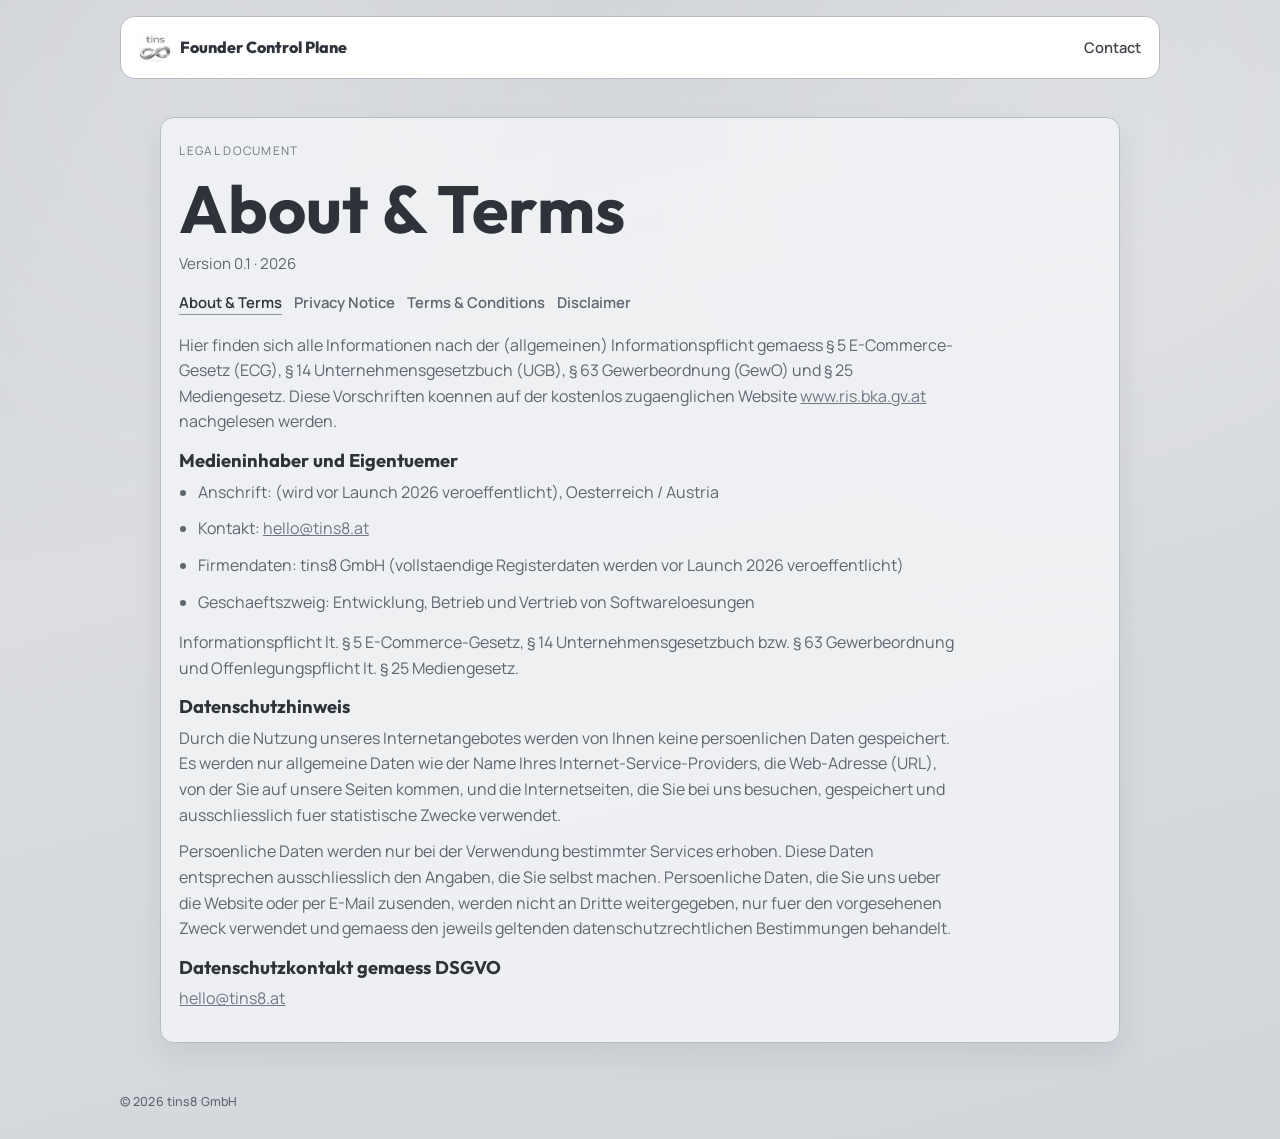
==== legal-viewer.html @ 7d67c076 "initial" ====
<!doctype html>
<html lang="en">
  <head>
    <meta charset="UTF-8" />
    <meta name="viewport" content="width=device-width, initial-scale=1.0" />
    <title>Legal Documents | tins8 GmbH</title>
    <meta
      name="description"
      content="Legal documents of tins8 GmbH, including About & Terms, Privacy Notice, Terms & Conditions, and Disclaimer."
    />
    <meta name="author" content="tins8 GmbH" />
    <meta name="robots" content="index,follow,max-image-preview:large" />
    <meta name="theme-color" content="#f7f4ea" />
    <link rel="canonical" href="https://tins8.at/legal-viewer.html" />
    <link
      rel="alternate"
      hreflang="en"
      href="https://tins8.at/legal-viewer.html"
    />
    <link
      rel="alternate"
      hreflang="x-default"
      href="https://tins8.at/legal-viewer.html"
    />
    <meta property="og:locale" content="en_US" />
    <meta property="og:type" content="article" />
    <meta property="og:title" content="Legal Documents | tins8 GmbH" />
    <meta
      property="og:description"
      content="Legal documents of tins8 GmbH, including About & Terms, Privacy Notice, Terms & Conditions, and Disclaimer."
    />
    <meta property="og:url" content="https://tins8.at/legal-viewer.html" />
    <meta property="og:site_name" content="tins8 GmbH" />
    <meta
      property="og:image"
      content="https://tins8.at/graphics/tins8_logo.png"
    />
    <meta property="og:image:type" content="image/png" />
    <meta property="og:image:width" content="570" />
    <meta property="og:image:height" content="570" />
    <meta property="og:image:alt" content="tins8 logo" />
    <meta name="twitter:card" content="summary_large_image" />
    <meta name="twitter:title" content="Legal Documents | tins8 GmbH" />
    <meta
      name="twitter:description"
      content="Legal documents of tins8 GmbH, including About & Terms, Privacy Notice, Terms & Conditions, and Disclaimer."
    />
    <meta
      name="twitter:image"
      content="https://tins8.at/graphics/tins8_logo.png"
    />
    <link rel="icon" type="image/svg+xml" href="graphics/favicon.svg" />
    <link
      rel="icon"
      type="image/png"
      sizes="96x96"
      href="graphics/favicon-96x96.png"
    />
    <link rel="icon" href="graphics/favicon.ico" sizes="any" />
    <link
      rel="apple-touch-icon"
      sizes="180x180"
      href="graphics/apple-touch-icon.png"
    />
    <link rel="manifest" href="graphics/site.webmanifest" />
    <link rel="preconnect" href="https://fonts.googleapis.com" />
    <link rel="preconnect" href="https://fonts.gstatic.com" crossorigin />
    <link
      href="https://fonts.googleapis.com/css2?family=Manrope:wght@400;500;700&family=Outfit:wght@600;700;800&display=swap"
      rel="stylesheet"
    />
    <link rel="stylesheet" href="styles.css" />
    <script type="application/ld+json">
      {
        "@context": "https://schema.org",
        "@type": "WebPage",
        "name": "Legal Documents | tins8 GmbH",
        "url": "https://tins8.at/legal-viewer.html",
        "description": "Legal documents of tins8 GmbH, including About & Terms, Privacy Notice, Terms & Conditions, and Disclaimer."
      }
    </script>
  </head>
  <body class="is-legal-page">
    <div class="background" aria-hidden="true"></div>

    <header class="site-header">
      <a class="brand" href="index.html">
        <img
          src="graphics/tins8_logo.png"
          alt="tins8 logo"
          class="brand-logo"
          width="570"
          height="570"
        />
        <span>Founder Control Plane</span>
      </a>
      <nav class="site-nav" aria-label="Primary">
        <a href="mailto:hello@tins8.at">Contact</a>
      </nav>
    </header>

    <main class="legal-view-main">
      <section class="doc-shell reveal">
        <p class="eyebrow">Legal Document</p>
        <h1 id="doc-title">Loading...</h1>
        <p class="doc-meta" id="doc-meta">Version -</p>

        <nav class="doc-switch" aria-label="Legal document switcher">
          <a
            href="legal-viewer.html?doc=about-and-terms"
            data-doc-link="about-and-terms"
            >About &amp; Terms</a
          >
          <a
            href="legal-viewer.html?doc=privacy-notice"
            data-doc-link="privacy-notice"
            >Privacy Notice</a
          >
          <a
            href="legal-viewer.html?doc=terms-and-conditions"
            data-doc-link="terms-and-conditions"
            >Terms &amp; Conditions</a
          >
          <a href="legal-viewer.html?doc=disclaimer" data-doc-link="disclaimer"
            >Disclaimer</a
          >
        </nav>

        <article id="doc-content" class="doc-content"></article>
        <p id="doc-error" class="doc-error" hidden>
          Document could not be loaded.
        </p>
      </section>
    </main>

    <p class="site-copyright" aria-label="Copyright 2026 tins8 GmbH">
      &copy; 2026 tins8 GmbH
    </p>

    <script src="script.js"></script>
    <script src="legal-viewer.js"></script>
  </body>
</html>
---- styles.css ----
:root {
  --bg: #d9dbde;
  --surface: #eceef1;
  --surface-soft: #f4f5f7;
  --ink: #2e333a;
  --muted: #5e6670;
  --line: #b6bcc4;
  --line-strong: #8c939d;
  --accent: #6f7884;
  --accent-soft: #838c98;
  --shadow: 0 12px 30px rgb(25 29 36 / 0.08);
}

* {
  box-sizing: border-box;
}

body {
  margin: 0;
  min-height: 100vh;
  font-family:
    "Manrope",
    -apple-system,
    BlinkMacSystemFont,
    "Segoe UI",
    sans-serif;
  color: var(--ink);
  background: linear-gradient(165deg, #cfd2d7 0%, #dbdde0 40%, #d2d5da 100%);
  line-height: 1.55;
}

.background {
  position: fixed;
  inset: 0;
  background: radial-gradient(
      circle at 16% 12%,
      rgb(255 255 255 / 0.2),
      transparent 35%
    ),
    radial-gradient(circle at 84% 14%, rgb(255 255 255 / 0.16), transparent 38%);
  pointer-events: none;
  z-index: -1;
}

.site-header,
main,
.site-footer {
  width: min(1040px, 92vw);
  margin-inline: auto;
}

.site-header {
  position: sticky;
  top: 0;
  z-index: 10;
  margin-top: 1rem;
  padding: 0.9rem 1.1rem;
  display: flex;
  align-items: center;
  justify-content: space-between;
  gap: 1rem;
  border: 1px solid var(--line);
  border-radius: 0.9rem;
  background: #fff;
}

.brand {
  display: inline-flex;
  align-items: center;
  gap: 0.6rem;
  font-family: "Outfit", "Manrope", sans-serif;
  font-weight: 800;
  font-size: 1rem;
  color: var(--ink);
  text-decoration: none;
}

.brand-logo {
  width: 2rem;
  height: 2rem;
  object-fit: contain;
}

.site-nav {
  display: flex;
  gap: 0.95rem;
}

.site-nav a {
  color: var(--ink);
  text-decoration: none;
  font-size: 0.92rem;
  font-weight: 600;
  opacity: 0.9;
}

.site-nav a:hover {
  opacity: 1;
}

main {
  padding: 3.6rem 0 2rem;
}

.hero {
  max-width: 780px;
}

.eyebrow {
  display: inline-block;
  margin: 0;
  font-size: 0.74rem;
  letter-spacing: 0.11em;
  text-transform: uppercase;
  color: var(--accent);
}

h1,
h2 {
  font-family: "Outfit", "Manrope", sans-serif;
  line-height: 1.08;
  margin: 0;
}

h1 {
  margin-top: 0.7rem;
  font-size: clamp(2.15rem, 5.2vw, 4.4rem);
  text-wrap: balance;
}

.lead {
  margin-top: 0.95rem;
  max-width: 64ch;
  color: var(--muted);
  font-size: clamp(1rem, 2.1vw, 1.18rem);
}

.grid-section {
  margin-top: 2.4rem;
  display: grid;
  grid-template-columns: repeat(12, 1fr);
  gap: 0.9rem;
}

.card {
  grid-column: span 4;
  background: rgb(243 245 247 / 0.74);
  border: 1px solid var(--line);
  border-radius: 0.85rem;
  padding: 1rem;
  box-shadow: var(--shadow);
}

.card h2 {
  font-size: 1.2rem;
  margin-bottom: 0.38rem;
}

.card p {
  margin: 0;
  color: var(--muted);
}

.site-footer {
  margin: 2.2rem auto 2.6rem;
  padding-top: 0.95rem;
  border-top: 1px solid rgb(124 132 143 / 0.4);
  display: flex;
  align-items: center;
  justify-content: flex-end;
  gap: 1rem;
}

.footer-legal-nav {
  display: flex;
  flex-wrap: wrap;
  gap: 0.7rem;
}

.footer-legal-link {
  color: var(--muted);
  text-decoration: none;
  font-size: 0.92rem;
}

.footer-legal-link:hover {
  color: var(--ink);
}

.site-copyright {
  position: fixed;
  left: max(0.85rem, env(safe-area-inset-left));
  bottom: max(0.85rem, env(safe-area-inset-bottom));
  margin: 0;
  padding: 0.12rem 0;
  color: var(--muted);
  font-family: "Manrope", sans-serif;
  font-size: 0.78rem;
  font-weight: 500;
  letter-spacing: 0.01em;
  z-index: 20;
  user-select: none;
}

.is-legal-page .site-copyright {
  position: static;
  display: block;
  width: min(1040px, 92vw);
  margin: 1rem auto 1.6rem;
}

.reveal {
  opacity: 0;
  transform: translateY(14px);
  transition:
    opacity 420ms ease,
    transform 420ms ease;
}

.reveal.is-visible {
  opacity: 1;
  transform: translateY(0);
}

@media (max-width: 860px) {
  .card {
    grid-column: span 6;
  }
}

@media (max-width: 680px) {
  .card {
    grid-column: span 12;
  }

  .site-footer {
    flex-direction: column;
    align-items: flex-end;
  }

  .site-copyright {
    font-size: 0.72rem;
    left: max(0.65rem, env(safe-area-inset-left));
    bottom: max(0.65rem, env(safe-area-inset-bottom));
  }
}

@media (prefers-reduced-motion: reduce) {
  *,
  *::before,
  *::after {
    animation-duration: 0ms !important;
    transition-duration: 0ms !important;
  }

  .reveal {
    opacity: 1;
    transform: none;
  }
}

.legal-view-main {
  padding-top: 2.4rem;
}

.doc-shell {
  width: min(960px, 100%);
  margin-inline: auto;
  background: rgb(243 245 247 / 0.82);
  border: 1px solid var(--line);
  border-radius: 0.85rem;
  padding: 1.15rem;
  box-shadow: var(--shadow);
}

.doc-meta {
  margin: 0.45rem 0 0;
  color: var(--muted);
  font-size: 0.94rem;
}

.doc-switch {
  margin-top: 1rem;
  display: flex;
  flex-wrap: wrap;
  gap: 0.75rem;
}

.doc-switch a {
  color: var(--muted);
  text-decoration: none;
  font-weight: 600;
  font-size: 0.93rem;
  border-bottom: 1px solid transparent;
}

.doc-switch a:hover,
.doc-switch a.is-active {
  color: var(--ink);
  border-bottom-color: var(--line-strong);
}

.doc-content {
  margin-top: 1.1rem;
  max-width: 78ch;
}

.doc-content h1,
.doc-content h2,
.doc-content h3 {
  margin: 1rem 0 0.55rem;
  font-size: 1.15rem;
}

.doc-content p,
.doc-content li {
  margin: 0 0 0.7rem;
  color: var(--muted);
  line-height: 1.6;
}

.doc-content ul {
  margin: 0.4rem 0 0.9rem;
  padding-left: 1.15rem;
}

.doc-content a {
  color: var(--accent);
}

.doc-error {
  margin-top: 1rem;
  color: #a44;
}
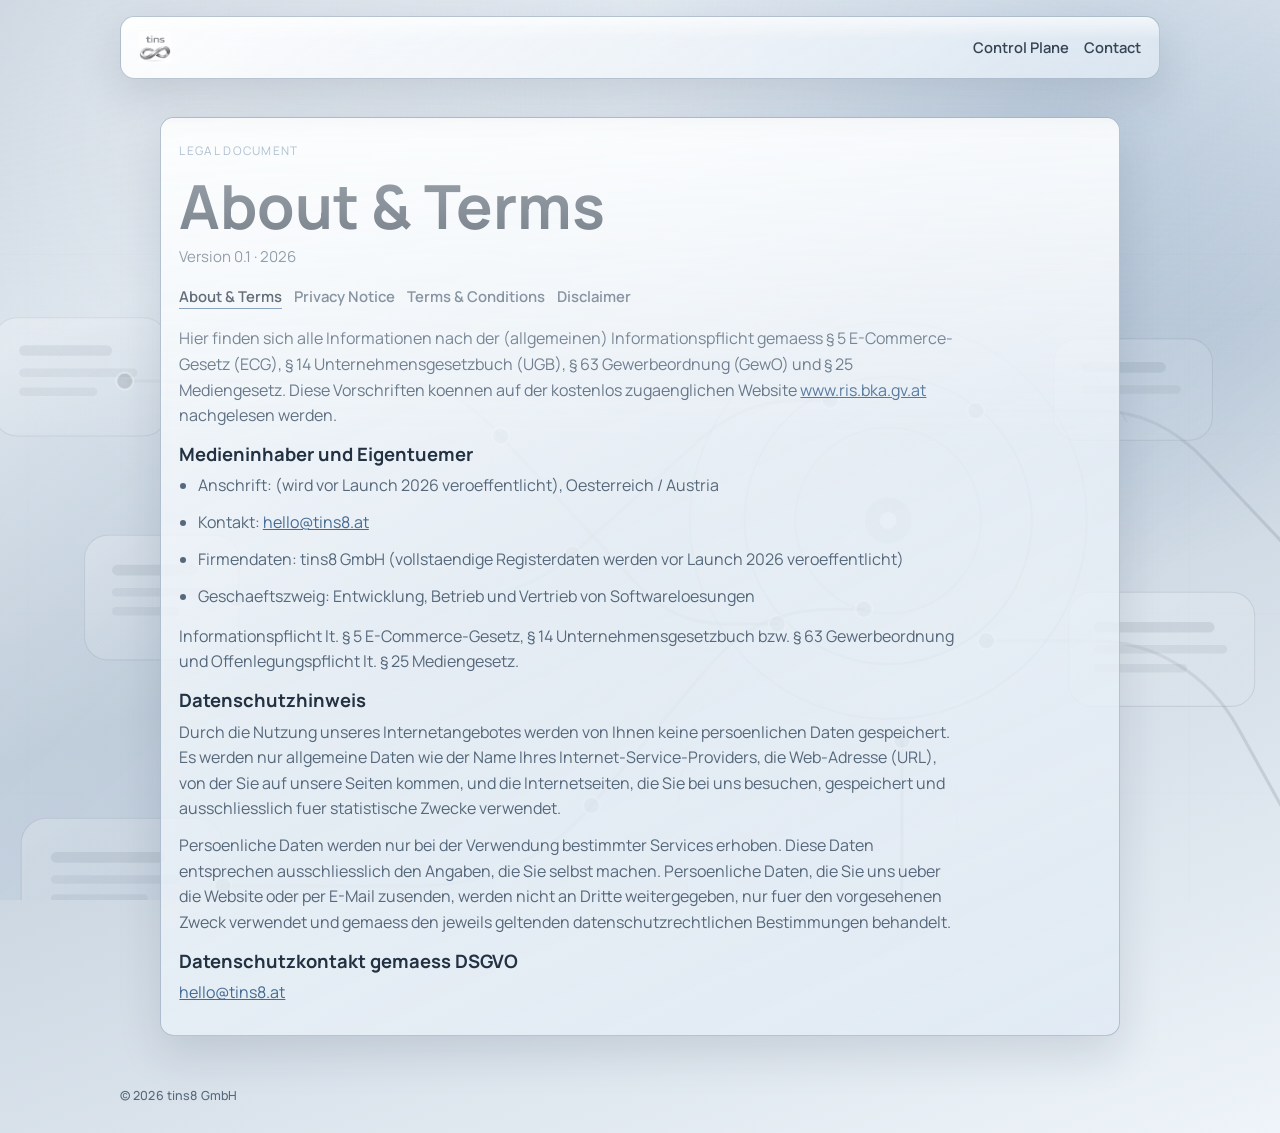
==== commit 5c0c844e: "cleanup" ====
--- a/legal-viewer.html
+++ b/legal-viewer.html
@@ -10,7 +10,7 @@
     />
     <meta name="author" content="tins8 GmbH" />
     <meta name="robots" content="index,follow,max-image-preview:large" />
-    <meta name="theme-color" content="#f7f4ea" />
+    <meta name="theme-color" content="#dbe4ec" />
     <link rel="canonical" href="https://tins8.at/legal-viewer.html" />
     <link
       rel="alternate"
@@ -92,9 +92,9 @@
           width="570"
           height="570"
         />
-        <span>Founder Control Plane</span>
       </a>
       <nav class="site-nav" aria-label="Primary">
+        <a href="index.html">Control Plane</a>
         <a href="mailto:hello@tins8.at">Contact</a>
       </nav>
     </header>
--- a/styles.css
+++ b/styles.css
@@ -1,14 +1,22 @@
 :root {
-  --bg: #d9dbde;
-  --surface: #eceef1;
-  --surface-soft: #f4f5f7;
-  --ink: #2e333a;
-  --muted: #5e6670;
-  --line: #b6bcc4;
-  --line-strong: #8c939d;
-  --accent: #6f7884;
-  --accent-soft: #838c98;
-  --shadow: 0 12px 30px rgb(25 29 36 / 0.08);
+  --bg: #d3dde7;
+  --surface: #edf3f8;
+  --surface-soft: #f7fafc;
+  --ink: #233243;
+  --muted: #56687b;
+  --line: rgb(139 157 177 / 0.58);
+  --line-strong: #5e82a7;
+  --accent: #456b93;
+  --accent-soft: #7595b7;
+  --accent-deep: #24496f;
+  --highlight: rgb(255 255 255 / 0.64);
+  --shadow: 0 18px 44px rgb(21 40 60 / 0.13);
+  --text-body: clamp(1rem, 1.2vw, 1.04rem);
+  --text-small: 0.92rem;
+}
+
+html {
+  scroll-behavior: smooth;
 }
 
 * {
@@ -25,19 +33,37 @@
     "Segoe UI",
     sans-serif;
   color: var(--ink);
-  background: linear-gradient(165deg, #cfd2d7 0%, #dbdde0 40%, #d2d5da 100%);
+  background:
+    radial-gradient(circle at top, rgb(255 255 255 / 0.5), transparent 30%),
+    linear-gradient(160deg, #a7b8ca 0%, #dbe4ec 22%, #c6d2de 48%, #eef4f9 100%);
   line-height: 1.55;
 }
 
 .background {
   position: fixed;
   inset: 0;
-  background: radial-gradient(
-      circle at 16% 12%,
-      rgb(255 255 255 / 0.2),
-      transparent 35%
-    ),
-    radial-gradient(circle at 84% 14%, rgb(255 255 255 / 0.16), transparent 38%);
+  background-image:
+    linear-gradient(180deg, rgb(255 255 255 / 0.28), transparent 40%),
+    linear-gradient(135deg, rgb(255 255 255 / 0.15), rgb(83 123 166 / 0.1) 52%, transparent 80%),
+    radial-gradient(circle at 16% 12%, rgb(255 255 255 / 0.34), transparent 28%),
+    radial-gradient(circle at 84% 14%, rgb(111 149 190 / 0.26), transparent 34%),
+    radial-gradient(circle at 52% 0%, rgb(198 215 232 / 0.32), transparent 42%),
+    url("graphics/control-plane-background.svg");
+  background-repeat: no-repeat;
+  background-position:
+    center top,
+    center top,
+    16% 12%,
+    84% 14%,
+    50% 0,
+    center 6rem;
+  background-size:
+    cover,
+    cover,
+    auto,
+    auto,
+    auto,
+    clamp(1100px, 132vw, 1820px) auto;
   pointer-events: none;
   z-index: -1;
 }
@@ -61,18 +87,25 @@
   gap: 1rem;
   border: 1px solid var(--line);
   border-radius: 0.9rem;
-  background: #fff;
+  background:
+    linear-gradient(145deg, rgb(255 255 255 / 0.92), rgb(225 234 243 / 0.78));
+  box-shadow: var(--shadow);
+  backdrop-filter: blur(14px) saturate(130%);
 }
 
 .brand {
   display: inline-flex;
   align-items: center;
   gap: 0.6rem;
-  font-family: "Outfit", "Manrope", sans-serif;
-  font-weight: 800;
-  font-size: 1rem;
+  font-family: "Manrope", sans-serif;
+  font-weight: 700;
+  font-size: 0.96rem;
   color: var(--ink);
   text-decoration: none;
+}
+
+.brand-title {
+  line-height: 1.02;
 }
 
 .brand-logo {
@@ -83,23 +116,33 @@
 
 .site-nav {
   display: flex;
+  flex-wrap: wrap;
   gap: 0.95rem;
+  justify-content: flex-end;
 }
 
 .site-nav a {
   color: var(--ink);
   text-decoration: none;
-  font-size: 0.92rem;
+  font-size: var(--text-small);
   font-weight: 600;
   opacity: 0.9;
+  transition:
+    color 180ms ease,
+    opacity 180ms ease;
 }
 
 .site-nav a:hover {
+  color: var(--accent-deep);
   opacity: 1;
 }
 
 main {
   padding: 3.6rem 0 2rem;
+}
+
+section[id] {
+  scroll-margin-top: 6.4rem;
 }
 
 .hero {
@@ -117,54 +160,257 @@
 
 h1,
 h2 {
-  font-family: "Outfit", "Manrope", sans-serif;
+  font-family: "Manrope", sans-serif;
   line-height: 1.08;
   margin: 0;
 }
 
 h1 {
   margin-top: 0.7rem;
-  font-size: clamp(2.15rem, 5.2vw, 4.4rem);
+  font-size: clamp(2.1rem, 4.8vw, 3.8rem);
   text-wrap: balance;
+}
+
+.coming-soon-badge {
+  display: inline-flex;
+  align-items: center;
+  margin-left: 0.6rem;
+  padding: 0.26rem 0.62rem;
+  border: 1px solid var(--line);
+  border-radius: 999px;
+  background:
+    linear-gradient(145deg, rgb(255 255 255 / 0.88), rgb(214 226 238 / 0.72));
+  color: var(--accent-deep);
+  font-size: 0.28em;
+  font-weight: 700;
+  letter-spacing: 0.12em;
+  text-transform: uppercase;
+  vertical-align: middle;
+  box-shadow: 0 10px 24px rgb(25 49 74 / 0.12);
+  white-space: nowrap;
 }
 
 .lead {
   margin-top: 0.95rem;
   max-width: 64ch;
   color: var(--muted);
-  font-size: clamp(1rem, 2.1vw, 1.18rem);
+  font-size: var(--text-body);
+}
+
+.supporting-copy {
+  margin-top: 1rem;
+  max-width: 68ch;
+  color: var(--ink);
+  font-size: var(--text-body);
+}
+
+.hero-links {
+  margin-top: 1.3rem;
+  display: flex;
+  flex-wrap: wrap;
+  gap: 0.65rem;
+}
+
+.hero-link {
+  display: inline-flex;
+  align-items: center;
+  padding: 0.62rem 0.9rem;
+  border: 1px solid var(--line);
+  border-radius: 999px;
+  background:
+    linear-gradient(145deg, rgb(255 255 255 / 0.84), rgb(219 229 239 / 0.66));
+  color: var(--ink);
+  text-decoration: none;
+  font-size: var(--text-small);
+  font-weight: 700;
+  box-shadow: var(--shadow);
+  transition:
+    transform 180ms ease,
+    border-color 180ms ease,
+    color 180ms ease,
+    box-shadow 180ms ease;
+}
+
+.hero-link:hover {
+  transform: translateY(-1px);
+  border-color: var(--line-strong);
+  color: var(--accent-deep);
+  box-shadow: 0 22px 38px rgb(25 49 74 / 0.18);
+}
+
+.hero-panel,
+.section-shell,
+.notes-section,
+.info-card,
+.architecture-layer {
+  border: 1px solid var(--line);
+  border-radius: 0.95rem;
+  background:
+    linear-gradient(150deg, rgb(255 255 255 / 0.82), rgb(227 237 245 / 0.72));
+  box-shadow: var(--shadow);
+}
+
+.site-header,
+.hero-panel,
+.section-shell,
+.notes-section,
+.info-card,
+.architecture-layer,
+.card,
+.doc-shell {
+  position: relative;
+  overflow: hidden;
+}
+
+.site-header::before,
+.hero-panel::before,
+.section-shell::before,
+.notes-section::before,
+.info-card::before,
+.architecture-layer::before,
+.card::before,
+.doc-shell::before {
+  content: "";
+  position: absolute;
+  inset: 0 0 auto;
+  height: 46%;
+  background:
+    linear-gradient(180deg, var(--highlight), transparent 78%);
+  pointer-events: none;
+}
+
+.hero-panel,
+.notes-section,
+.section-shell {
+  margin-top: 1.4rem;
+  padding: 1.1rem 1.15rem;
+}
+
+.panel-label {
+  margin: 0;
+  font-size: 0.72rem;
+  font-weight: 700;
+  letter-spacing: 0.11em;
+  text-transform: uppercase;
+  color: var(--accent);
+}
+
+.panel-copy {
+  margin: 0.5rem 0 0;
+  color: var(--ink);
+  font-size: var(--text-body);
+}
+
+.section-heading {
+  max-width: 72ch;
+}
+
+.section-heading h2 {
+  margin-top: 0.45rem;
+  font-size: clamp(1.45rem, 2.8vw, 2rem);
+}
+
+.section-copy {
+  margin: 0.8rem 0 0;
+  max-width: 70ch;
+  color: var(--muted);
+  font-size: var(--text-body);
+}
+
+.section-copy-compact {
+  margin-top: 1rem;
+}
+
+.intro-grid,
+.architecture-grid {
+  margin-top: 1.25rem;
+  display: grid;
+  gap: 0.9rem;
+}
+
+.intro-grid,
+.architecture-grid {
+  grid-template-columns: repeat(2, minmax(0, 1fr));
+}
+
+.info-card,
+.architecture-layer {
+  padding: 1rem;
+}
+
+.info-card p:last-child,
+.architecture-layer p:last-child {
+  margin: 0.55rem 0 0;
+  color: var(--muted);
+  font-size: var(--text-body);
 }
 
 .grid-section {
-  margin-top: 2.4rem;
+  margin-top: 1.25rem;
   display: grid;
   grid-template-columns: repeat(12, 1fr);
   gap: 0.9rem;
 }
 
+.grid-3 .card {
+  grid-column: span 4;
+}
+
 .card {
-  grid-column: span 4;
-  background: rgb(243 245 247 / 0.74);
+  grid-column: span 6;
+  background:
+    linear-gradient(155deg, rgb(248 251 253 / 0.82), rgb(223 233 242 / 0.72));
   border: 1px solid var(--line);
   border-radius: 0.85rem;
   padding: 1rem;
   box-shadow: var(--shadow);
 }
 
-.card h2 {
-  font-size: 1.2rem;
-  margin-bottom: 0.38rem;
+.card h2,
+.card h3 {
+  font-family: "Manrope", sans-serif;
+  font-size: 1.06rem;
+  margin: 0 0 0.38rem;
+  line-height: 1.08;
 }
 
 .card p {
   margin: 0;
   color: var(--muted);
+  font-size: var(--text-body);
+}
+
+.mini-list {
+  margin: 0.7rem 0 0;
+  padding-left: 1.05rem;
+  color: var(--muted);
+  font-size: var(--text-body);
+}
+
+.mini-list li + li {
+  margin-top: 0.38rem;
+}
+
+.architecture-stack,
+.architecture-notes {
+  display: grid;
+  gap: 0.9rem;
+}
+
+.notes-section h2 {
+  margin-top: 0.45rem;
+  font-size: clamp(1.45rem, 2.8vw, 2rem);
+}
+
+.notes-section .lead {
+  margin-top: 0.7rem;
+  margin-bottom: 0;
 }
 
 .site-footer {
   margin: 2.2rem auto 2.6rem;
   padding-top: 0.95rem;
-  border-top: 1px solid rgb(124 132 143 / 0.4);
+  border-top: 1px solid rgb(94 130 167 / 0.32);
   display: flex;
   align-items: center;
   justify-content: flex-end;
@@ -184,7 +430,7 @@
 }
 
 .footer-legal-link:hover {
-  color: var(--ink);
+  color: var(--accent-deep);
 }
 
 .site-copyright {
@@ -223,12 +469,28 @@
 }
 
 @media (max-width: 860px) {
+  .intro-grid,
+  .architecture-grid {
+    grid-template-columns: 1fr;
+  }
+
+  .grid-3 .card,
   .card {
     grid-column: span 6;
   }
 }
 
 @media (max-width: 680px) {
+  .site-header {
+    position: static;
+    align-items: flex-start;
+  }
+
+  .site-nav {
+    gap: 0.75rem;
+  }
+
+  .grid-3 .card,
   .card {
     grid-column: span 12;
   }
@@ -242,6 +504,19 @@
     font-size: 0.72rem;
     left: max(0.65rem, env(safe-area-inset-left));
     bottom: max(0.65rem, env(safe-area-inset-bottom));
+  }
+
+  .background {
+    background-position:
+      center top,
+      12% 10%,
+      88% 12%,
+      center 8rem;
+    background-size:
+      cover,
+      auto,
+      auto,
+      clamp(900px, 190vw, 1280px) auto;
   }
 }
 
@@ -266,11 +541,16 @@
 .doc-shell {
   width: min(960px, 100%);
   margin-inline: auto;
-  background: rgb(243 245 247 / 0.82);
+  background:
+    linear-gradient(155deg, rgb(248 251 253 / 0.88), rgb(224 234 244 / 0.78));
   border: 1px solid var(--line);
   border-radius: 0.85rem;
   padding: 1.15rem;
   box-shadow: var(--shadow);
+}
+
+.blog-post-shell {
+  margin-top: 1.4rem;
 }
 
 .doc-meta {
@@ -305,6 +585,11 @@
   max-width: 78ch;
 }
 
+.doc-divider {
+  margin-top: 1rem;
+  border-top: 1px solid rgb(94 130 167 / 0.28);
+}
+
 .doc-content h1,
 .doc-content h2,
 .doc-content h3 {
@@ -319,7 +604,8 @@
   line-height: 1.6;
 }
 
-.doc-content ul {
+.doc-content ul,
+.doc-content ol {
   margin: 0.4rem 0 0.9rem;
   padding-left: 1.15rem;
 }
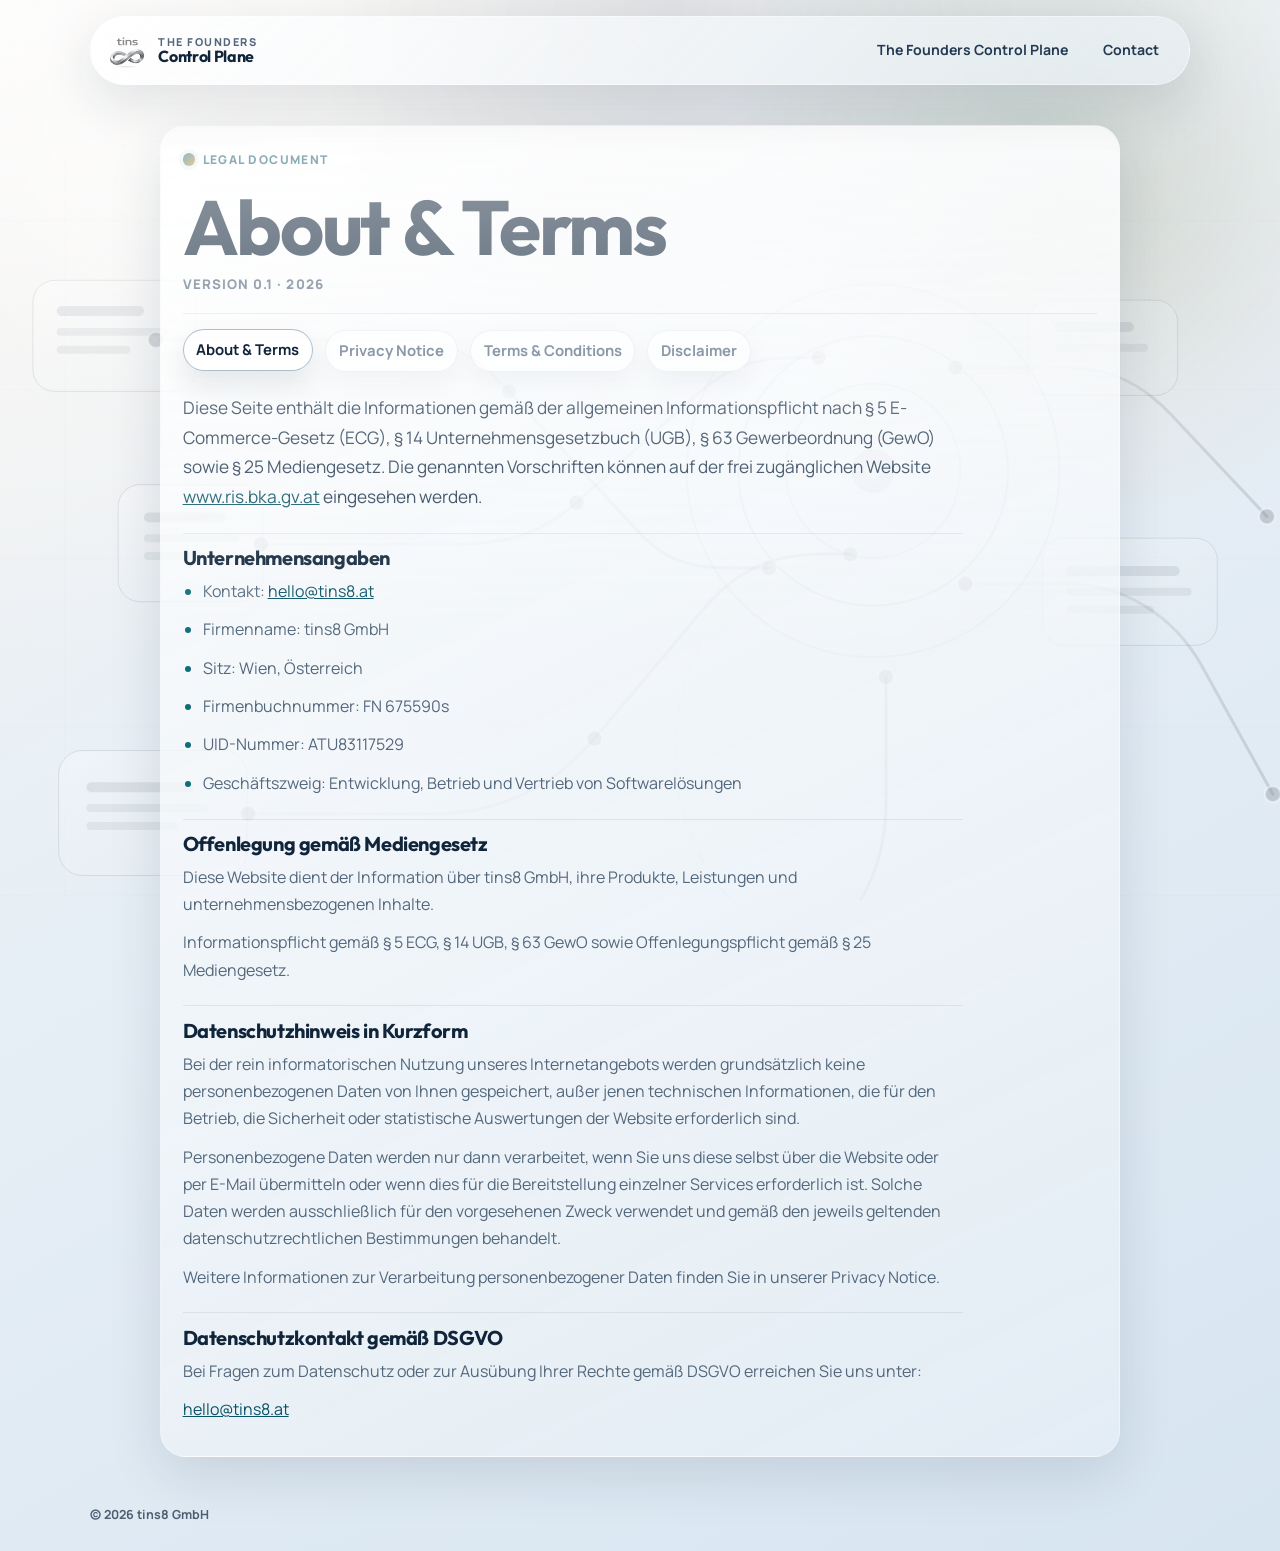
==== commit 09ab500d: "restructuring" ====
--- a/legal-viewer.html
+++ b/legal-viewer.html
@@ -38,7 +38,10 @@
     <meta property="og:image:type" content="image/png" />
     <meta property="og:image:width" content="570" />
     <meta property="og:image:height" content="570" />
-    <meta property="og:image:alt" content="tins8 logo" />
+    <meta
+      property="og:image:alt"
+      content="The Founders Control Plane mark"
+    />
     <meta name="twitter:card" content="summary_large_image" />
     <meta name="twitter:title" content="Legal Documents | tins8 GmbH" />
     <meta
@@ -87,14 +90,18 @@
       <a class="brand" href="index.html">
         <img
           src="graphics/tins8_logo.png"
-          alt="tins8 logo"
+          alt="The Founders Control Plane mark"
           class="brand-logo"
           width="570"
           height="570"
         />
+        <span class="brand-title">
+          <span class="brand-kicker">The Founders</span>
+          <span class="brand-name">Control Plane</span>
+        </span>
       </a>
       <nav class="site-nav" aria-label="Primary">
-        <a href="index.html">Control Plane</a>
+        <a href="index.html">The Founders Control Plane</a>
         <a href="mailto:hello@tins8.at">Contact</a>
       </nav>
     </header>
--- a/styles.css
+++ b/styles.css
@@ -1,17 +1,26 @@
 :root {
-  --bg: #d3dde7;
-  --surface: #edf3f8;
-  --surface-soft: #f7fafc;
-  --ink: #233243;
-  --muted: #56687b;
-  --line: rgb(139 157 177 / 0.58);
-  --line-strong: #5e82a7;
-  --accent: #456b93;
-  --accent-soft: #7595b7;
-  --accent-deep: #24496f;
-  --highlight: rgb(255 255 255 / 0.64);
-  --shadow: 0 18px 44px rgb(21 40 60 / 0.13);
-  --text-body: clamp(1rem, 1.2vw, 1.04rem);
+  --bg-top: #f4efe7;
+  --bg-bottom: #d7e5f1;
+  --surface: rgb(255 255 255 / 0.8);
+  --surface-strong: rgb(255 255 255 / 0.9);
+  --surface-dark: #10243a;
+  --surface-dark-2: #17324d;
+  --ink: #10243a;
+  --ink-soft: #243a52;
+  --muted: #54687d;
+  --muted-dark: rgb(222 232 241 / 0.8);
+  --line: rgb(87 119 149 / 0.2);
+  --line-strong: rgb(61 103 142 / 0.42);
+  --accent: #0f6c78;
+  --accent-strong: #0a5366;
+  --accent-warm: #c78d38;
+  --accent-warm-soft: rgb(199 141 56 / 0.16);
+  --highlight: rgb(255 255 255 / 0.56);
+  --shadow-soft: 0 18px 54px rgb(16 36 58 / 0.12);
+  --shadow-strong: 0 26px 70px rgb(16 36 58 / 0.18);
+  --radius-lg: 1.6rem;
+  --radius-md: 1rem;
+  --text-body: clamp(1rem, 1.15vw, 1.04rem);
   --text-small: 0.92rem;
 }
 
@@ -34,36 +43,34 @@
     sans-serif;
   color: var(--ink);
   background:
-    radial-gradient(circle at top, rgb(255 255 255 / 0.5), transparent 30%),
-    linear-gradient(160deg, #a7b8ca 0%, #dbe4ec 22%, #c6d2de 48%, #eef4f9 100%);
-  line-height: 1.55;
+    radial-gradient(circle at top left, rgb(255 255 255 / 0.88), transparent 34%),
+    radial-gradient(circle at 84% 12%, rgb(199 141 56 / 0.16), transparent 20%),
+    linear-gradient(150deg, var(--bg-top) 0%, #e9f0f6 34%, var(--bg-bottom) 100%);
+  line-height: 1.6;
 }
 
 .background {
   position: fixed;
   inset: 0;
   background-image:
-    linear-gradient(180deg, rgb(255 255 255 / 0.28), transparent 40%),
-    linear-gradient(135deg, rgb(255 255 255 / 0.15), rgb(83 123 166 / 0.1) 52%, transparent 80%),
-    radial-gradient(circle at 16% 12%, rgb(255 255 255 / 0.34), transparent 28%),
-    radial-gradient(circle at 84% 14%, rgb(111 149 190 / 0.26), transparent 34%),
-    radial-gradient(circle at 52% 0%, rgb(198 215 232 / 0.32), transparent 42%),
+    radial-gradient(circle at 14% 18%, rgb(255 255 255 / 0.42), transparent 22%),
+    radial-gradient(circle at 80% 14%, rgb(15 108 120 / 0.12), transparent 24%),
+    radial-gradient(circle at 52% 0%, rgb(16 36 58 / 0.08), transparent 32%),
+    linear-gradient(180deg, rgb(255 255 255 / 0.24), transparent 38%),
     url("graphics/control-plane-background.svg");
   background-repeat: no-repeat;
   background-position:
+    14% 18%,
+    80% 14%,
+    50% 0,
     center top,
-    center top,
-    16% 12%,
-    84% 14%,
-    50% 0,
-    center 6rem;
+    center 4.5rem;
   background-size:
-    cover,
-    cover,
     auto,
     auto,
     auto,
-    clamp(1100px, 132vw, 1820px) auto;
+    cover,
+    clamp(1080px, 124vw, 1680px) auto;
   pointer-events: none;
   z-index: -1;
 }
@@ -71,7 +78,7 @@
 .site-header,
 main,
 .site-footer {
-  width: min(1040px, 92vw);
+  width: min(1100px, 92vw);
   margin-inline: auto;
 }
 
@@ -80,276 +87,463 @@
   top: 0;
   z-index: 10;
   margin-top: 1rem;
-  padding: 0.9rem 1.1rem;
+  padding: 0.95rem 1.1rem;
   display: flex;
   align-items: center;
   justify-content: space-between;
   gap: 1rem;
-  border: 1px solid var(--line);
-  border-radius: 0.9rem;
-  background:
-    linear-gradient(145deg, rgb(255 255 255 / 0.92), rgb(225 234 243 / 0.78));
-  box-shadow: var(--shadow);
-  backdrop-filter: blur(14px) saturate(130%);
+  border: 1px solid rgb(255 255 255 / 0.45);
+  border-radius: 999px;
+  background: linear-gradient(135deg, rgb(255 255 255 / 0.82), rgb(234 241 247 / 0.64));
+  box-shadow: var(--shadow-soft);
+  backdrop-filter: blur(18px) saturate(130%);
 }
 
 .brand {
   display: inline-flex;
   align-items: center;
-  gap: 0.6rem;
-  font-family: "Manrope", sans-serif;
-  font-weight: 700;
-  font-size: 0.96rem;
+  gap: 0.8rem;
   color: var(--ink);
   text-decoration: none;
 }
 
+.brand-logo {
+  width: 2.3rem;
+  height: 2.3rem;
+  object-fit: contain;
+  flex: none;
+}
+
 .brand-title {
-  line-height: 1.02;
-}
-
-.brand-logo {
-  width: 2rem;
-  height: 2rem;
-  object-fit: contain;
+  display: grid;
+  gap: 0.05rem;
+  line-height: 1;
+}
+
+.brand-kicker,
+.brand-name {
+  display: block;
+}
+
+.brand-kicker {
+  font-size: 0.68rem;
+  font-weight: 800;
+  letter-spacing: 0.14em;
+  text-transform: uppercase;
+  color: var(--muted);
+}
+
+.brand-name {
+  font-family: "Outfit", "Manrope", sans-serif;
+  font-size: 1rem;
+  font-weight: 700;
+  letter-spacing: -0.02em;
 }
 
 .site-nav {
   display: flex;
   flex-wrap: wrap;
-  gap: 0.95rem;
+  gap: 0.55rem;
   justify-content: flex-end;
 }
 
 .site-nav a {
-  color: var(--ink);
+  display: inline-flex;
+  align-items: center;
+  padding: 0.45rem 0.8rem;
+  border-radius: 999px;
+  color: var(--ink-soft);
   text-decoration: none;
-  font-size: var(--text-small);
-  font-weight: 600;
-  opacity: 0.9;
+  font-size: 0.88rem;
+  font-weight: 700;
   transition:
     color 180ms ease,
-    opacity 180ms ease;
+    background-color 180ms ease,
+    transform 180ms ease;
 }
 
 .site-nav a:hover {
-  color: var(--accent-deep);
-  opacity: 1;
+  color: var(--accent-strong);
+  background: rgb(255 255 255 / 0.65);
+  transform: translateY(-1px);
 }
 
 main {
-  padding: 3.6rem 0 2rem;
+  padding: 3rem 0 2rem;
 }
 
 section[id] {
-  scroll-margin-top: 6.4rem;
+  scroll-margin-top: 6.8rem;
 }
 
 .hero {
-  max-width: 780px;
-}
-
-.eyebrow {
-  display: inline-block;
-  margin: 0;
-  font-size: 0.74rem;
-  letter-spacing: 0.11em;
-  text-transform: uppercase;
-  color: var(--accent);
-}
-
-h1,
-h2 {
-  font-family: "Manrope", sans-serif;
-  line-height: 1.08;
-  margin: 0;
-}
-
-h1 {
-  margin-top: 0.7rem;
-  font-size: clamp(2.1rem, 4.8vw, 3.8rem);
-  text-wrap: balance;
-}
-
-.coming-soon-badge {
-  display: inline-flex;
-  align-items: center;
-  margin-left: 0.6rem;
-  padding: 0.26rem 0.62rem;
-  border: 1px solid var(--line);
-  border-radius: 999px;
-  background:
-    linear-gradient(145deg, rgb(255 255 255 / 0.88), rgb(214 226 238 / 0.72));
-  color: var(--accent-deep);
-  font-size: 0.28em;
-  font-weight: 700;
-  letter-spacing: 0.12em;
-  text-transform: uppercase;
-  vertical-align: middle;
-  box-shadow: 0 10px 24px rgb(25 49 74 / 0.12);
-  white-space: nowrap;
-}
-
-.lead {
-  margin-top: 0.95rem;
-  max-width: 64ch;
-  color: var(--muted);
-  font-size: var(--text-body);
-}
-
-.supporting-copy {
-  margin-top: 1rem;
-  max-width: 68ch;
-  color: var(--ink);
-  font-size: var(--text-body);
-}
-
-.hero-links {
-  margin-top: 1.3rem;
-  display: flex;
-  flex-wrap: wrap;
-  gap: 0.65rem;
-}
-
-.hero-link {
-  display: inline-flex;
-  align-items: center;
-  padding: 0.62rem 0.9rem;
-  border: 1px solid var(--line);
-  border-radius: 999px;
-  background:
-    linear-gradient(145deg, rgb(255 255 255 / 0.84), rgb(219 229 239 / 0.66));
-  color: var(--ink);
-  text-decoration: none;
-  font-size: var(--text-small);
-  font-weight: 700;
-  box-shadow: var(--shadow);
-  transition:
-    transform 180ms ease,
-    border-color 180ms ease,
-    color 180ms ease,
-    box-shadow 180ms ease;
-}
-
-.hero-link:hover {
-  transform: translateY(-1px);
-  border-color: var(--line-strong);
-  color: var(--accent-deep);
-  box-shadow: 0 22px 38px rgb(25 49 74 / 0.18);
-}
-
-.hero-panel,
-.section-shell,
-.notes-section,
-.info-card,
-.architecture-layer {
-  border: 1px solid var(--line);
-  border-radius: 0.95rem;
-  background:
-    linear-gradient(150deg, rgb(255 255 255 / 0.82), rgb(227 237 245 / 0.72));
-  box-shadow: var(--shadow);
-}
-
-.site-header,
+  margin-top: 0.5rem;
+}
+
+.hero-shell,
 .hero-panel,
 .section-shell,
 .notes-section,
 .info-card,
 .architecture-layer,
 .card,
-.doc-shell {
+.doc-shell,
+.stage-card {
   position: relative;
   overflow: hidden;
 }
 
-.site-header::before,
-.hero-panel::before,
+.hero-shell,
+.section-shell,
+.notes-section,
+.doc-shell {
+  border: 1px solid rgb(255 255 255 / 0.28);
+  border-radius: var(--radius-lg);
+  background: linear-gradient(155deg, rgb(255 255 255 / 0.8), rgb(230 238 245 / 0.74));
+  box-shadow: var(--shadow-soft);
+}
+
+.hero-shell::before,
 .section-shell::before,
 .notes-section::before,
 .info-card::before,
 .architecture-layer::before,
 .card::before,
-.doc-shell::before {
+.doc-shell::before,
+.stage-card::before {
   content: "";
   position: absolute;
   inset: 0 0 auto;
-  height: 46%;
+  height: 48%;
+  background: linear-gradient(180deg, var(--highlight), transparent 82%);
+  pointer-events: none;
+}
+
+.hero-shell {
+  display: grid;
+  grid-template-columns: minmax(0, 1.2fr) minmax(320px, 0.88fr);
+  gap: 1.25rem;
+  padding: clamp(1.35rem, 3vw, 2rem);
   background:
-    linear-gradient(180deg, var(--highlight), transparent 78%);
-  pointer-events: none;
-}
-
-.hero-panel,
-.notes-section,
-.section-shell {
+    linear-gradient(135deg, rgb(255 255 255 / 0.8), rgb(232 239 246 / 0.72)),
+    linear-gradient(140deg, rgb(199 141 56 / 0.08), transparent 32%);
+}
+
+.hero-copy {
+  max-width: 66ch;
+}
+
+.eyebrow {
+  display: inline-flex;
+  align-items: center;
+  gap: 0.45rem;
+  margin: 0;
+  color: var(--accent-strong);
+  font-size: 0.75rem;
+  font-weight: 800;
+  letter-spacing: 0.12em;
+  text-transform: uppercase;
+}
+
+.eyebrow::before {
+  content: "";
+  width: 0.8rem;
+  height: 0.8rem;
+  border-radius: 999px;
+  background: linear-gradient(135deg, var(--accent), var(--accent-warm));
+  box-shadow: 0 0 0 0.24rem rgb(15 108 120 / 0.08);
+}
+
+h1,
+h2 {
+  margin: 0;
+  font-family: "Outfit", "Manrope", sans-serif;
+  line-height: 1.02;
+  letter-spacing: -0.03em;
+  text-wrap: balance;
+}
+
+h1 {
+  margin-top: 0.9rem;
+  font-size: clamp(2.55rem, 6vw, 5rem);
+}
+
+h2 {
+  font-size: clamp(1.6rem, 3vw, 2.4rem);
+}
+
+.coming-soon-badge {
+  display: inline-flex;
+  align-items: center;
+  margin-left: 0.7rem;
+  padding: 0.32rem 0.7rem;
+  border: 1px solid rgb(16 36 58 / 0.12);
+  border-radius: 999px;
+  background: linear-gradient(135deg, rgb(255 255 255 / 0.92), rgb(244 232 214 / 0.88));
+  color: var(--accent-strong);
+  font-size: 0.24em;
+  font-weight: 800;
+  letter-spacing: 0.12em;
+  text-transform: uppercase;
+  vertical-align: middle;
+  box-shadow: 0 14px 30px rgb(16 36 58 / 0.12);
+  white-space: nowrap;
+}
+
+.lead,
+.supporting-copy,
+.section-copy,
+.panel-copy,
+.card p,
+.architecture-layer p:last-child,
+.info-card p:last-child,
+.doc-content p,
+.doc-content li {
+  font-size: var(--text-body);
+}
+
+.lead {
+  margin-top: 1.1rem;
+  max-width: 60ch;
+  color: var(--ink-soft);
+}
+
+.supporting-copy {
+  margin-top: 1rem;
+  max-width: 62ch;
+  color: var(--muted);
+}
+
+.hero-actions {
+  margin-top: 1.45rem;
+  display: flex;
+  flex-wrap: wrap;
+  gap: 0.75rem;
+}
+
+.button,
+.hero-link {
+  display: inline-flex;
+  align-items: center;
+  justify-content: center;
+  padding: 0.82rem 1.1rem;
+  border-radius: 999px;
+  border: 1px solid transparent;
+  text-decoration: none;
+  font-size: 0.94rem;
+  font-weight: 800;
+  transition:
+    transform 180ms ease,
+    box-shadow 180ms ease,
+    border-color 180ms ease,
+    background-color 180ms ease,
+    color 180ms ease;
+}
+
+.button:hover,
+.hero-link:hover {
+  transform: translateY(-2px);
+}
+
+.button-primary {
+  background: linear-gradient(135deg, var(--accent), var(--accent-strong));
+  color: #f8fbfc;
+  box-shadow: 0 20px 40px rgb(15 108 120 / 0.22);
+}
+
+.button-primary:hover {
+  box-shadow: 0 26px 46px rgb(15 108 120 / 0.28);
+}
+
+.button-secondary {
+  background: rgb(255 255 255 / 0.78);
+  border-color: rgb(16 36 58 / 0.12);
+  color: var(--ink);
+  box-shadow: 0 16px 32px rgb(16 36 58 / 0.1);
+}
+
+.button-secondary:hover,
+.hero-link:hover {
+  border-color: var(--line-strong);
+  color: var(--accent-strong);
+}
+
+.signal-strip {
   margin-top: 1.4rem;
-  padding: 1.1rem 1.15rem;
+  display: flex;
+  flex-wrap: wrap;
+  gap: 0.75rem;
+}
+
+.signal-pill {
+  padding: 0.62rem 0.86rem;
+  border: 1px solid rgb(16 36 58 / 0.08);
+  border-radius: 999px;
+  background: rgb(255 255 255 / 0.68);
+  color: var(--ink-soft);
+  font-size: 0.88rem;
+  font-weight: 700;
+  box-shadow: 0 12px 30px rgb(16 36 58 / 0.08);
+}
+
+.hero-stage {
+  display: grid;
+  gap: 0.95rem;
+}
+
+.stage-card {
+  border: 1px solid rgb(255 255 255 / 0.22);
+  border-radius: calc(var(--radius-lg) - 0.25rem);
+  padding: 1rem;
+  box-shadow: var(--shadow-soft);
+}
+
+.stage-card-primary {
+  background: linear-gradient(150deg, #11263d, #17324d);
+  color: #eff5f9;
+}
+
+.stage-card-primary .panel-label,
+.stage-card-primary h2,
+.stage-card-primary p {
+  color: inherit;
+}
+
+.stage-card-primary::before {
+  background:
+    linear-gradient(180deg, rgb(255 255 255 / 0.12), transparent 80%),
+    radial-gradient(circle at top right, rgb(199 141 56 / 0.22), transparent 28%);
+}
+
+.stage-card-accent {
+  background:
+    linear-gradient(145deg, rgb(255 255 255 / 0.92), rgb(247 241 230 / 0.88));
+  border-color: rgb(199 141 56 / 0.18);
 }
 
 .panel-label {
   margin: 0;
   font-size: 0.72rem;
-  font-weight: 700;
-  letter-spacing: 0.11em;
+  font-weight: 800;
+  letter-spacing: 0.12em;
   text-transform: uppercase;
   color: var(--accent);
 }
 
-.panel-copy {
-  margin: 0.5rem 0 0;
-  color: var(--ink);
-  font-size: var(--text-body);
+.stage-list {
+  margin-top: 0.9rem;
+  display: grid;
+  gap: 0.85rem;
+}
+
+.stage-step {
+  display: grid;
+  grid-template-columns: auto 1fr;
+  gap: 0.85rem;
+  align-items: start;
+}
+
+.stage-step-number {
+  display: inline-flex;
+  align-items: center;
+  justify-content: center;
+  min-width: 2.35rem;
+  height: 2.35rem;
+  padding: 0 0.55rem;
+  border-radius: 999px;
+  background: rgb(255 255 255 / 0.12);
+  color: #f4efe7;
+  font-size: 0.8rem;
+  font-weight: 800;
+  letter-spacing: 0.08em;
+}
+
+.stage-step h2 {
+  font-size: 1.08rem;
+}
+
+.stage-step p {
+  margin: 0.32rem 0 0;
+  color: rgb(233 241 246 / 0.8);
+  font-size: 0.95rem;
+  line-height: 1.5;
+}
+
+.section-shell,
+.notes-section {
+  margin-top: 1.5rem;
+  padding: clamp(1.2rem, 2vw, 1.5rem);
 }
 
 .section-heading {
-  max-width: 72ch;
+  max-width: 74ch;
 }
 
 .section-heading h2 {
-  margin-top: 0.45rem;
-  font-size: clamp(1.45rem, 2.8vw, 2rem);
+  margin-top: 0.55rem;
 }
 
 .section-copy {
-  margin: 0.8rem 0 0;
-  max-width: 70ch;
+  margin: 0.9rem 0 0;
+  max-width: 68ch;
   color: var(--muted);
-  font-size: var(--text-body);
-}
-
-.section-copy-compact {
-  margin-top: 1rem;
-}
-
-.intro-grid,
-.architecture-grid {
+}
+
+.section-copy a,
+.doc-content a {
+  color: var(--accent-strong);
+}
+
+.section-copy-on-dark {
+  color: var(--muted-dark);
+}
+
+.section-contrast {
+  background:
+    linear-gradient(150deg, var(--surface-dark), var(--surface-dark-2));
+  border-color: rgb(255 255 255 / 0.08);
+}
+
+.section-contrast::before {
+  background:
+    linear-gradient(180deg, rgb(255 255 255 / 0.08), transparent 72%),
+    radial-gradient(circle at top right, rgb(199 141 56 / 0.2), transparent 26%);
+}
+
+.section-contrast .eyebrow,
+.section-contrast h2,
+.section-contrast .card h3 {
+  color: #f0f5f8;
+}
+
+.section-contrast .eyebrow::before {
+  box-shadow: 0 0 0 0.24rem rgb(255 255 255 / 0.08);
+}
+
+.section-contrast .card {
+  background: linear-gradient(150deg, rgb(255 255 255 / 0.08), rgb(255 255 255 / 0.04));
+  border-color: rgb(255 255 255 / 0.08);
+  box-shadow: none;
+}
+
+.section-contrast .card::before {
+  background: linear-gradient(180deg, rgb(255 255 255 / 0.08), transparent 78%);
+}
+
+.section-contrast .card p {
+  color: var(--muted-dark);
+}
+
+.grid-section,
+.architecture-grid,
+.intro-grid {
   margin-top: 1.25rem;
   display: grid;
-  gap: 0.9rem;
-}
-
-.intro-grid,
-.architecture-grid {
-  grid-template-columns: repeat(2, minmax(0, 1fr));
-}
-
-.info-card,
-.architecture-layer {
-  padding: 1rem;
-}
-
-.info-card p:last-child,
-.architecture-layer p:last-child {
-  margin: 0.55rem 0 0;
-  color: var(--muted);
-  font-size: var(--text-body);
+  gap: 0.95rem;
 }
 
 .grid-section {
-  margin-top: 1.25rem;
-  display: grid;
-  grid-template-columns: repeat(12, 1fr);
-  gap: 0.9rem;
+  grid-template-columns: repeat(12, minmax(0, 1fr));
 }
 
 .grid-3 .card {
@@ -358,92 +552,122 @@
 
 .card {
   grid-column: span 6;
-  background:
-    linear-gradient(155deg, rgb(248 251 253 / 0.82), rgb(223 233 242 / 0.72));
-  border: 1px solid var(--line);
-  border-radius: 0.85rem;
+  border: 1px solid rgb(255 255 255 / 0.3);
+  border-radius: var(--radius-md);
   padding: 1rem;
-  box-shadow: var(--shadow);
-}
-
-.card h2,
+  background: linear-gradient(155deg, rgb(255 255 255 / 0.82), rgb(233 240 246 / 0.72));
+  box-shadow: var(--shadow-soft);
+}
+
 .card h3 {
-  font-family: "Manrope", sans-serif;
-  font-size: 1.06rem;
-  margin: 0 0 0.38rem;
+  margin: 0 0 0.5rem;
+  font-family: "Outfit", "Manrope", sans-serif;
+  font-size: 1.15rem;
   line-height: 1.08;
+  letter-spacing: -0.02em;
 }
 
 .card p {
   margin: 0;
   color: var(--muted);
-  font-size: var(--text-body);
 }
 
 .mini-list {
-  margin: 0.7rem 0 0;
+  margin: 0.75rem 0 0;
   padding-left: 1.05rem;
   color: var(--muted);
   font-size: var(--text-body);
 }
 
 .mini-list li + li {
-  margin-top: 0.38rem;
+  margin-top: 0.42rem;
+}
+
+.stage-card-primary .mini-list {
+  color: rgb(233 241 246 / 0.82);
+}
+
+.architecture-grid,
+.intro-grid {
+  grid-template-columns: repeat(2, minmax(0, 1fr));
 }
 
 .architecture-stack,
 .architecture-notes {
   display: grid;
-  gap: 0.9rem;
+  gap: 0.95rem;
+}
+
+.architecture-layer,
+.info-card {
+  border: 1px solid rgb(255 255 255 / 0.28);
+  border-radius: var(--radius-md);
+  padding: 1rem;
+  background: linear-gradient(155deg, rgb(255 255 255 / 0.76), rgb(233 240 246 / 0.68));
+  box-shadow: var(--shadow-soft);
+}
+
+.architecture-layer p:last-child,
+.info-card p:last-child {
+  margin: 0.55rem 0 0;
+  color: var(--muted);
+}
+
+.hero-links {
+  margin-top: 1.25rem;
+  display: flex;
+  flex-wrap: wrap;
+  gap: 0.7rem;
+}
+
+.hero-link {
+  background: rgb(255 255 255 / 0.72);
+  border-color: rgb(16 36 58 / 0.1);
+  color: var(--ink);
+  box-shadow: 0 16px 32px rgb(16 36 58 / 0.1);
 }
 
 .notes-section h2 {
-  margin-top: 0.45rem;
-  font-size: clamp(1.45rem, 2.8vw, 2rem);
+  margin-top: 0.55rem;
 }
 
 .notes-section .lead {
-  margin-top: 0.7rem;
   margin-bottom: 0;
 }
 
 .site-footer {
-  margin: 2.2rem auto 2.6rem;
-  padding-top: 0.95rem;
-  border-top: 1px solid rgb(94 130 167 / 0.32);
+  margin: 2.2rem auto 2.5rem;
+  padding-top: 1rem;
+  border-top: 1px solid rgb(16 36 58 / 0.12);
   display: flex;
-  align-items: center;
   justify-content: flex-end;
-  gap: 1rem;
 }
 
 .footer-legal-nav {
   display: flex;
   flex-wrap: wrap;
-  gap: 0.7rem;
+  gap: 0.8rem;
 }
 
 .footer-legal-link {
   color: var(--muted);
   text-decoration: none;
   font-size: 0.92rem;
+  font-weight: 600;
 }
 
 .footer-legal-link:hover {
-  color: var(--accent-deep);
+  color: var(--accent-strong);
 }
 
 .site-copyright {
   position: fixed;
   left: max(0.85rem, env(safe-area-inset-left));
-  bottom: max(0.85rem, env(safe-area-inset-bottom));
+  bottom: max(0.8rem, env(safe-area-inset-bottom));
   margin: 0;
-  padding: 0.12rem 0;
-  color: var(--muted);
-  font-family: "Manrope", sans-serif;
+  color: rgb(16 36 58 / 0.7);
   font-size: 0.78rem;
-  font-weight: 500;
-  letter-spacing: 0.01em;
+  font-weight: 700;
   z-index: 20;
   user-select: none;
 }
@@ -451,13 +675,13 @@
 .is-legal-page .site-copyright {
   position: static;
   display: block;
-  width: min(1040px, 92vw);
+  width: min(1100px, 92vw);
   margin: 1rem auto 1.6rem;
 }
 
 .reveal {
   opacity: 0;
-  transform: translateY(14px);
+  transform: translateY(16px);
   transition:
     opacity 420ms ease,
     transform 420ms ease;
@@ -468,9 +692,123 @@
   transform: translateY(0);
 }
 
-@media (max-width: 860px) {
-  .intro-grid,
-  .architecture-grid {
+.legal-view-main {
+  padding-top: 2.5rem;
+}
+
+.doc-shell {
+  width: min(960px, 100%);
+  margin-inline: auto;
+  padding: 1.35rem;
+}
+
+.blog-post-shell {
+  margin-top: 1.4rem;
+}
+
+.doc-meta {
+  margin: 0.5rem 0 0;
+  color: var(--muted);
+  font-size: 0.83rem;
+  font-weight: 800;
+  letter-spacing: 0.08em;
+  text-transform: uppercase;
+}
+
+.doc-switch {
+  margin-top: 1.1rem;
+  display: flex;
+  flex-wrap: wrap;
+  gap: 0.75rem;
+  padding-top: 1rem;
+  border-top: 1px solid rgb(16 36 58 / 0.1);
+}
+
+.doc-switch a {
+  display: inline-flex;
+  align-items: center;
+  padding: 0.5rem 0.8rem;
+  border: 1px solid rgb(16 36 58 / 0.08);
+  border-radius: 999px;
+  background: rgb(255 255 255 / 0.62);
+  color: var(--muted);
+  text-decoration: none;
+  font-weight: 700;
+  font-size: 0.93rem;
+  box-shadow: 0 10px 24px rgb(16 36 58 / 0.06);
+  transition:
+    transform 180ms ease,
+    color 180ms ease,
+    border-color 180ms ease,
+    background-color 180ms ease,
+    box-shadow 180ms ease;
+}
+
+.doc-switch a:hover,
+.doc-switch a.is-active {
+  color: var(--ink);
+  border-color: var(--line-strong);
+  background: rgb(255 255 255 / 0.92);
+  box-shadow: 0 14px 28px rgb(16 36 58 / 0.1);
+  transform: translateY(-1px);
+}
+
+.doc-content {
+  margin-top: 1.35rem;
+  max-width: 78ch;
+}
+
+.doc-content > p:first-child {
+  font-size: 1.08rem;
+  color: var(--ink-soft);
+}
+
+.doc-divider {
+  margin-top: 1rem;
+  border-top: 1px solid rgb(16 36 58 / 0.12);
+}
+
+.doc-content h1,
+.doc-content h2,
+.doc-content h3 {
+  margin: 1.35rem 0 0.6rem;
+  font-family: "Outfit", "Manrope", sans-serif;
+  font-size: 1.18rem;
+  letter-spacing: -0.02em;
+}
+
+.doc-content h2 {
+  padding-top: 0.9rem;
+  border-top: 1px solid rgb(16 36 58 / 0.08);
+  font-size: 1.25rem;
+}
+
+.doc-content p,
+.doc-content li {
+  margin: 0 0 0.7rem;
+  color: var(--muted);
+  line-height: 1.7;
+}
+
+.doc-content ul,
+.doc-content ol {
+  margin: 0.5rem 0 1rem;
+  padding-left: 1.25rem;
+}
+
+.doc-content li::marker {
+  color: var(--accent);
+}
+
+.doc-error {
+  margin-top: 1rem;
+  color: #9a3f3f;
+}
+
+@media (max-width: 980px) {
+  .hero-shell,
+  .architecture-grid,
+  .intro-grid {
     grid-template-columns: 1fr;
   }
 
@@ -480,14 +818,25 @@
   }
 }
 
-@media (max-width: 680px) {
+@media (max-width: 760px) {
   .site-header {
     position: static;
+    border-radius: 1.25rem;
     align-items: flex-start;
   }
 
   .site-nav {
-    gap: 0.75rem;
+    justify-content: flex-start;
+  }
+
+  h1 {
+    font-size: clamp(2.2rem, 10vw, 3.6rem);
+  }
+
+  .coming-soon-badge {
+    display: inline-flex;
+    margin-left: 0;
+    margin-top: 0.5rem;
   }
 
   .grid-3 .card,
@@ -496,27 +845,53 @@
   }
 
   .site-footer {
-    flex-direction: column;
-    align-items: flex-end;
+    justify-content: flex-start;
   }
 
   .site-copyright {
-    font-size: 0.72rem;
-    left: max(0.65rem, env(safe-area-inset-left));
-    bottom: max(0.65rem, env(safe-area-inset-bottom));
+    position: static;
+    width: min(1100px, 92vw);
+    margin: 0 auto 1.2rem;
+  }
+}
+
+@media (max-width: 560px) {
+  .site-header {
+    padding: 0.9rem;
+  }
+
+  main {
+    padding-top: 2rem;
+  }
+
+  .hero-shell,
+  .section-shell,
+  .notes-section,
+  .doc-shell {
+    border-radius: 1.25rem;
+  }
+
+  .brand-title {
+    gap: 0.12rem;
+  }
+
+  .brand-name {
+    font-size: 0.92rem;
   }
 
   .background {
     background-position:
+      8% 16%,
+      92% 10%,
+      50% 0,
       center top,
-      12% 10%,
-      88% 12%,
-      center 8rem;
+      center 7rem;
     background-size:
-      cover,
       auto,
       auto,
-      clamp(900px, 190vw, 1280px) auto;
+      auto,
+      cover,
+      clamp(900px, 180vw, 1280px) auto;
   }
 }
 
@@ -533,88 +908,3 @@
     transform: none;
   }
 }
-
-.legal-view-main {
-  padding-top: 2.4rem;
-}
-
-.doc-shell {
-  width: min(960px, 100%);
-  margin-inline: auto;
-  background:
-    linear-gradient(155deg, rgb(248 251 253 / 0.88), rgb(224 234 244 / 0.78));
-  border: 1px solid var(--line);
-  border-radius: 0.85rem;
-  padding: 1.15rem;
-  box-shadow: var(--shadow);
-}
-
-.blog-post-shell {
-  margin-top: 1.4rem;
-}
-
-.doc-meta {
-  margin: 0.45rem 0 0;
-  color: var(--muted);
-  font-size: 0.94rem;
-}
-
-.doc-switch {
-  margin-top: 1rem;
-  display: flex;
-  flex-wrap: wrap;
-  gap: 0.75rem;
-}
-
-.doc-switch a {
-  color: var(--muted);
-  text-decoration: none;
-  font-weight: 600;
-  font-size: 0.93rem;
-  border-bottom: 1px solid transparent;
-}
-
-.doc-switch a:hover,
-.doc-switch a.is-active {
-  color: var(--ink);
-  border-bottom-color: var(--line-strong);
-}
-
-.doc-content {
-  margin-top: 1.1rem;
-  max-width: 78ch;
-}
-
-.doc-divider {
-  margin-top: 1rem;
-  border-top: 1px solid rgb(94 130 167 / 0.28);
-}
-
-.doc-content h1,
-.doc-content h2,
-.doc-content h3 {
-  margin: 1rem 0 0.55rem;
-  font-size: 1.15rem;
-}
-
-.doc-content p,
-.doc-content li {
-  margin: 0 0 0.7rem;
-  color: var(--muted);
-  line-height: 1.6;
-}
-
-.doc-content ul,
-.doc-content ol {
-  margin: 0.4rem 0 0.9rem;
-  padding-left: 1.15rem;
-}
-
-.doc-content a {
-  color: var(--accent);
-}
-
-.doc-error {
-  margin-top: 1rem;
-  color: #a44;
-}
